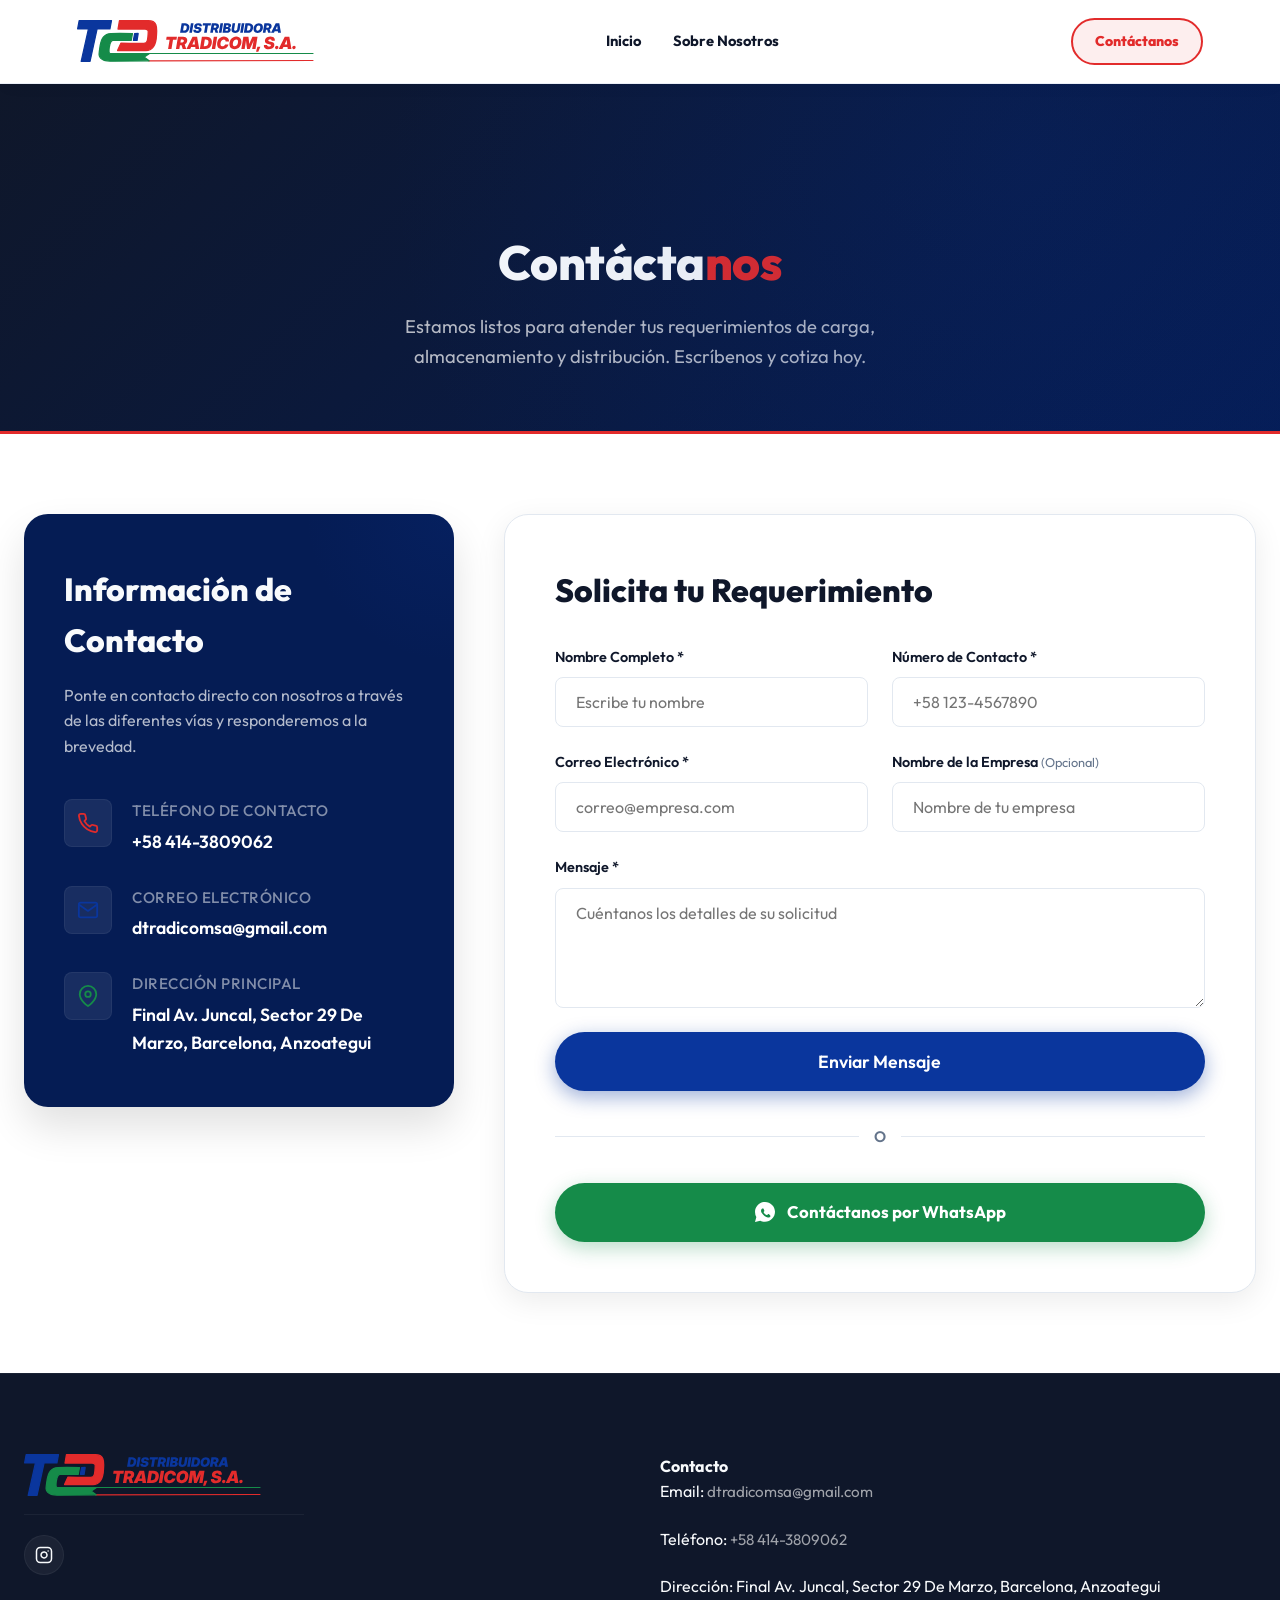
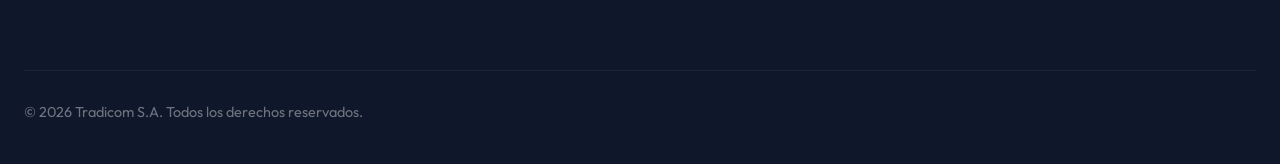
==== contacto.html @ 2bd57bb5 "Add files via upload" ====
<!DOCTYPE html>
<html lang="es">
<head>
  <meta charset="UTF-8">
  <meta name="viewport" content="width=device-width, initial-scale=1.0">
  <title>Tradicom S.A. | Contáctanos - Cotizaciones y Atención al Cliente</title>
  <!-- Etiquetas Meta para SEO -->
  <meta name="description" content="Ponte en contacto con Tradicom S.A. Solicita cotizaciones para tu transporte terrestre y proyectos logísticos. Contáctanos también por WhatsApp.">
  <meta name="keywords" content="Tradicom, Contacto, Cotización, Teléfono, Correo, Almacén, Logística, Dirección, WhatsApp">
  <meta name="author" content="Tradicom S.A.">
  <!-- Enlace a la hoja de estilos compartida -->
  <link rel="stylesheet" href="style.css">
</head>
<body>



  <!-- Frosted Scandinavian Navigation (Hero 3 Element) -->
  <nav class="scandi-nav">
    <div class="scandi-logo">
      <a href="index.html"><img src="assets/tradicom_logo.svg" alt="Tradicom Distribuidora de Gasoil"></a>
    </div>
    <ul class="nav-links">
      <li><a href="index.html">Inicio</a></li>
      <li><a href="sobre-nosotros.html">Sobre Nosotros</a></li>
    </ul>
    <a href="contacto.html" class="btn-phone-capsule active" id="navContactBtn">
      <span>Contáctanos</span>
    </a>
    <button class="menu-toggle" aria-label="Abrir menú de navegación" id="menuToggleBtn">
      <span></span>
      <span></span>
      <span></span>
    </button>
  </nav>


  <!-- Banner Superior de Presentación de la Página -->
  <section class="page-banner">
    <div class="container">
      <h1>Contácta<span>nos</span></h1>
      <p>Estamos listos para atender tus requerimientos de carga, almacenamiento y distribución. Escríbenos y cotiza hoy.</p>
    </div>
  </section>

  <!-- Sección de Formulario de Contacto y Datos de Oficina (Grid de 2 Columnas) -->
  <section id="contacto">
    <div class="container">
      <div class="contacto-grid">
        
        <!-- Columna Izquierda: Información Física y Virtual de la Empresa -->
        <div class="contacto-info">
          <h3>Información de Contacto</h3>
          <p class="info-subtitle">Ponte en contacto directo con nosotros a través de las diferentes vías y responderemos a la brevedad.</p>
          
          <ul class="info-list">
            <!-- Teléfonos -->
            <li class="info-item">
              <div class="info-icon">
                <svg viewBox="0 0 24 24" fill="none" stroke="currentColor" stroke-width="2" stroke-linecap="round" stroke-linejoin="round">
                  <path d="M22 16.92v3a2 2 0 0 1-2.18 2 19.79 19.79 0 0 1-8.63-3.07 19.5 19.5 0 0 1-6-6 19.79 19.79 0 0 1-3.07-8.67A2 2 0 0 1 4.11 2h3a2 2 0 0 1 2 1.72 12.84 12.84 0 0 0 .7 2.81 2 2 0 0 1-.45 2.11L8.09 9.91a16 16 0 0 0 6 6l1.27-1.27a2 2 0 0 1 2.11-.45 12.84 12.84 0 0 0 2.81.7A2 2 0 0 1 22 16.92z"></path>
                </svg>
              </div>
              <div class="info-text">
                <h4>Teléfono de Contacto</h4>
                <p><a href="tel:+584143809062">+58 414-3809062</a></p>
              </div>
            </li>

            <!-- Correos electrónicos -->
            <li class="info-item">
              <div class="info-icon">
                <svg viewBox="0 0 24 24" fill="none" stroke="currentColor" stroke-width="2" stroke-linecap="round" stroke-linejoin="round">
                  <path d="M4 4h16c1.1 0 2 .9 2 2v12c0 1.1-.9 2-2 2H4c-1.1 0-2-.9-2-2V6c0-1.1.9-2 2-2z"></path>
                  <polyline points="22,6 12,13 2,6"></polyline>
                </svg>
              </div>
              <div class="info-text">
                <h4>Correo Electrónico</h4>
                <p><a href="mailto:dtradicomsa@gmail.com">dtradicomsa@gmail.com</a></p>
              </div>
            </li>

            <!-- Dirección Física -->
            <li class="info-item">
              <div class="info-icon">
                <svg viewBox="0 0 24 24" fill="none" stroke="currentColor" stroke-width="2" stroke-linecap="round" stroke-linejoin="round">
                  <path d="M21 10c0 7-9 13-9 13s-9-6-9-13a9 9 0 0 1 18 0z"></path>
                  <circle cx="12" cy="10" r="3"></circle>
                </svg>
              </div>
              <div class="info-text">
                <h4>Dirección Principal</h4>
                <p>Final Av. Juncal, Sector 29 De Marzo, Barcelona, Anzoategui</p>
              </div>
            </li>
          </ul>
        </div>

        <!-- Columna Derecha: Formulario Web y WhatsApp Corporativo -->
        <div class="contacto-form-container">
          <h3>Solicita tu Requerimiento</h3>
          <form class="contacto-form" id="contactForm">
            <!-- Nombre y Teléfono -->
            <div class="form-row">
              <div class="form-group">
                <label for="name">Nombre Completo *</label>
                <input type="text" id="name" class="form-control" placeholder="Escribe tu nombre" required>
              </div>
              <div class="form-group">
                <label for="phone">Número de Contacto *</label>
                <input type="tel" id="phone" class="form-control" placeholder="+58 123-4567890" required>
              </div>
            </div>

            <!-- Correo y Nombre de Empresa -->
            <div class="form-row">
              <div class="form-group">
                <label for="email">Correo Electrónico *</label>
                <input type="email" id="email" class="form-control" placeholder="correo@empresa.com" required>
              </div>
              <div class="form-group">
                <label for="company">Nombre de la Empresa <span class="optional">(Opcional)</span></label>
                <input type="text" id="company" class="form-control" placeholder="Nombre de tu empresa">
              </div>
            </div>

            <!-- Caja de Texto Mensaje -->
            <div class="form-group">
              <label for="message">Mensaje *</label>
              <textarea id="message" class="form-control" placeholder="Cuéntanos los detalles de su solicitud" required></textarea>
            </div>

            <!-- Botón de Envío del Formulario -->
            <button type="submit" class="btn btn-primary" style="width: 100%; border: none; font-size: 1.1rem; padding: 18px;">Enviar Mensaje</button>
            
            <!-- Separador "O" -->
            <div class="separator-or">O</div>

            <!-- Botón del API de WhatsApp -->
            <a href="https://wa.me/584143809062" target="_blank" rel="noopener noreferrer" class="btn btn-whatsapp" id="whatsappBtn">
              <!-- WhatsApp SVG Oficial -->
              <svg viewBox="0 0 24 24" fill="currentColor">
                <path d="M12.012 2c-5.506 0-9.989 4.478-9.99 9.984a9.96 9.96 0 0 0 1.333 4.982L2 22l5.233-1.371a9.92 9.92 0 0 0 4.775 1.217h.004c5.505 0 9.989-4.478 9.99-9.984C22.007 6.478 17.521 2 12.012 2zm5.789 14.121c-.244.69-1.217 1.35-1.674 1.444-.457.096-.98.172-2.909-.592-2.467-.978-4.048-3.486-4.17-3.65-.123-.164-1.002-1.332-1.002-2.54 0-1.208.629-1.802.853-2.047.224-.246.488-.307.65-.307.163 0 .325.001.467.008.148.007.348-.056.544.42.196.475.672 1.638.73 1.76.059.12.098.262.019.42-.079.158-.12.257-.238.396-.118.14-.249.312-.354.418-.117.117-.239.245-.103.479.136.233.605 1.001 1.296 1.618.89.794 1.642 1.04 1.874 1.149.233.109.369.092.507-.067.137-.159.59-.687.748-.921.157-.234.315-.198.531-.118.217.08.1.373 1.37.943.118.058.197.089.256.187.06.1.06.574-.184 1.264z"/>
              </svg>
              Contáctanos por WhatsApp
            </a>
          </form>
        </div>

      </div>
    </div>
  </section>

  <!-- Footer Compartido -->
  <footer>
    <div class="container">
      <div class="footer-grid">
        <!-- Info de marca -->
        <div class="footer-brand">
          <div class="scandi-logo" style="margin-bottom: 0;">
            <a href="index.html"><img src="assets/tradicom_logo.svg" alt="Tradicom Distribuidora de Gasoil" style="height: 42px; width: auto; display: block;"></a>
          </div>
          <div class="footer-brand-divider"></div>
          <div class="social-links">
            <a href="#" class="social-link" aria-label="Instagram">
              <svg viewBox="0 0 24 24" fill="none" stroke="currentColor" stroke-width="2" stroke-linecap="round" stroke-linejoin="round"><rect x="2" y="2" width="20" height="20" rx="5" ry="5"></rect><path d="M16 11.37A4 4 0 1 1 12.63 8 4 4 0 0 1 16 11.37z"></path><line x1="17.5" y1="6.5" x2="17.51" y2="6.5"></line></svg>
            </a>
          </div>
        </div>

        <!-- Contacto -->
        <div class="footer-contact">
          <h4>Contacto</h4>
          <ul class="footer-links" style="list-style: none; padding: 0;">
            <li style="margin-bottom: 10px;">Email: <a href="mailto:dtradicomsa@gmail.com">dtradicomsa@gmail.com</a></li>
            <li style="margin-bottom: 10px;">Teléfono: <a href="tel:+584143809062">+58 414-3809062</a></li>
            <li style="margin-bottom: 10px;">Dirección: Final Av. Juncal, Sector 29 De Marzo, Barcelona, Anzoategui</li>
          </ul>
        </div>
      </div>

      <!-- Derechos Reservados -->
      <div class="footer-bottom">
        <p>&copy; 2026 Tradicom S.A. Todos los derechos reservados.</p>
      </div>
    </div>
  </footer>

  <!-- Scripts -->
  <script src="script.js"></script>
</body>
</html>
---- style.css ----
/* Import modern Google Fonts */
@import url('https://fonts.googleapis.com/css2?family=Outfit:wght@300;400;500;600;700;800&family=Plus+Jakarta+Sans:wght@400;500;600;700&display=swap');

/* CSS Variables */
:root {
  --primary-white: #ffffff;
  --bg-light: #ffffff;
  --bg-dark: #0f172a;
  --bg-dark-card: #1e293b;
  
  /* Brand Colors */
  --brand-orange: #E22B2B;
  --brand-orange-hover: #c81e1e;
  --brand-orange-light: rgba(226, 43, 43, 0.08);
  
  --brand-green: #158B49;
  --brand-green-hover: #106e39;
  --brand-green-light: rgba(21, 139, 73, 0.15);
  
  --brand-blue: #0A369D;
  --brand-blue-hover: #082b7e;
  --brand-blue-light: rgba(10, 54, 157, 0.08);
  --brand-dark-blue: #051c54;
  
  --color-red: #E22B2B;
  --color-blue: #0A369D;
  --color-green: #158B49;
  
  /* Typography Colors */
  --text-dark: #0f172a;
  --text-body: #334155;
  --text-muted: #64748b;
  --text-light: #f8fafc;
  
  /* Layout and effects */
  --border-color: #e2e8f0;
  --border-color-dark: #334155;
  --shadow-sm: 0 2px 4px rgba(0,0,0,0.05);
  --shadow-md: 0 8px 30px rgba(0,0,0,0.08);
  --shadow-lg: 0 20px 40px rgba(0,0,0,0.12);
  --radius-sm: 8px;
  --radius-md: 16px;
  --radius-lg: 24px;
  --transition: all 0.3s cubic-bezier(0.4, 0, 0.2, 1);
  --transition-slow: all 0.6s cubic-bezier(0.4, 0, 0.2, 1);
}

/* Reset and Global Styles */
*, *::before, *::after {
  box-sizing: border-box;
  margin: 0;
  padding: 0;
}

html {
  scroll-behavior: smooth;
  font-size: 16px;
  overflow-x: hidden;
  width: 100%;
  background-color: var(--bg-dark);
}

body {
  font-family: 'Outfit', 'Plus Jakarta Sans', sans-serif;
  background-color: var(--primary-white);
  color: var(--text-body);
  line-height: 1.6;
  width: 100%;
  margin: 0;
  padding: 0;
  position: relative;
  min-height: 100vh;
  display: flex;
  flex-direction: column;
  -webkit-font-smoothing: antialiased;
}

img, video, svg {
  max-width: 100%;
  height: auto;
}

a {
  text-decoration: none;
  color: inherit;
  transition: var(--transition);
}

button, input, textarea, select {
  font-family: inherit;
}

/* Container */
.container {
  width: 100%;
  max-width: 1280px;
  margin: 0 auto;
  padding: 0 1.5rem;
}

section {
  padding: 80px 0;
  position: relative;
}

.section-bg-alt {
  background-color: var(--bg-light);
}

/* Section Header Utility */
.section-header {
  text-align: center;
  max-width: 700px;
  margin: 0 auto 60px auto;
}

.section-header .tag {
  display: inline-block;
  padding: 6px 16px;
  background-color: var(--brand-orange-light);
  color: var(--brand-orange);
  font-weight: 600;
  font-size: 0.875rem;
  border-radius: 50px;
  margin-bottom: 12px;
  text-transform: uppercase;
  letter-spacing: 1px;
}

.section-header h2 {
  font-size: 2.5rem;
  font-weight: 800;
  color: var(--text-dark);
  line-height: 1.2;
  margin-bottom: 16px;
}

.section-header h2 span {
  background: linear-gradient(135deg, var(--brand-orange) 0%, var(--brand-blue) 100%);
  -webkit-background-clip: text;
  -webkit-text-fill-color: transparent;
}

.section-header p {
  color: var(--text-muted);
  font-size: 1.125rem;
}

/* Navigation Bar */
header {
  position: fixed;
  top: 0;
  left: 0;
  width: 100%;
  z-index: 1000;
  transition: var(--transition);
  border-bottom: 1px solid transparent;
}

header.scrolled {
  background: rgba(255, 255, 255, 0.85);
  backdrop-filter: blur(16px);
  -webkit-backdrop-filter: blur(16px);
  box-shadow: var(--shadow-sm);
  border-bottom: 1px solid var(--border-color);
  padding: 10px 0;
}

header:not(.scrolled) {
  padding: 20px 0;
  background: rgba(40, 40, 40, 0.65);
  backdrop-filter: blur(10px);
  -webkit-backdrop-filter: blur(10px);
  border-bottom: 1px solid rgba(255, 255, 255, 0.05);
}

.nav-container {
  display: flex;
  justify-content: space-between;
  align-items: center;
}

.logo {
  display: flex;
  align-items: center;
  gap: 12px;
  font-weight: 800;
  font-size: 1.5rem;
  color: var(--primary-white);
  transition: var(--transition);
}

header.scrolled .logo {
  color: var(--text-dark);
}

.logo svg {
  width: 40px;
  height: 40px;
}

.logo-text span {
  color: var(--brand-orange);
}

.nav-links {
  display: flex;
  align-items: center;
  list-style: none;
  gap: 32px;
}

.nav-links a {
  font-weight: 500;
  color: rgba(255, 255, 255, 0.85);
  position: relative;
  padding: 8px 0;
}

.nav-links a::after {
  content: '';
  position: absolute;
  bottom: 0;
  left: 0;
  width: 0;
  height: 2px;
  background-color: var(--brand-orange);
  transition: var(--transition);
}

.nav-links a:hover::after,
.nav-links a.active::after {
  width: 100%;
}

.nav-links a:hover,
.nav-links a.active {
  color: var(--primary-white);
}

header.scrolled .nav-links a {
  color: var(--text-body);
}

header.scrolled .nav-links a:hover,
header.scrolled .nav-links a.active {
  color: var(--brand-orange);
}

/* Nav Contact CTA Button */
.nav-cta a {
  background-color: var(--brand-blue);
  color: var(--primary-white) !important;
  padding: 12px 28px;
  border-radius: 50px;
  font-weight: 600;
  box-shadow: 0 4px 15px rgba(10, 54, 157, 0.3);
  transition: var(--transition);
  position: relative;
  overflow: hidden;
  display: inline-block;
}

.nav-cta a::before {
  content: '';
  position: absolute;
  top: 0;
  left: -100%;
  width: 50%;
  height: 100%;
  background: linear-gradient(to right, rgba(255, 255, 255, 0) 0%, rgba(255, 255, 255, 0.3) 50%, rgba(255, 255, 255, 0) 100%);
  transform: skewX(-20deg);
  animation: shine 3s infinite;
}

.nav-cta a::after {
  display: none;
}

.nav-cta a:hover {
  background-color: #082b7e;
  transform: translateY(-2px);
  box-shadow: 0 6px 20px rgba(10, 54, 157, 0.4);
}

/* Mobile Menu Toggle */
.menu-toggle {
  display: none;
  background: transparent;
  border: none;
  cursor: pointer;
  padding: 8px;
  z-index: 1005;
  flex-direction: column;
  justify-content: center;
  gap: 5px;
}

.menu-toggle span {
  display: block;
  width: 26px;
  height: 3px;
  background-color: #0f172a !important; /* Dark color */
  border-radius: 2px;
  transition: all 0.3s ease;
}

/* Hero Section */
.hero {
  height: 100vh;
  min-height: 600px;
  display: flex;
  align-items: center;
  background: linear-gradient(to right, rgba(255, 255, 255, 0.95) 0%, rgba(255, 255, 255, 0.75) 45%, rgba(255, 255, 255, 0) 100%), url('assets/hero_truck.jpg') no-repeat center center/cover;
  color: var(--text-dark);
  padding-top: 80px;
}

.hero-content {
  max-width: 750px;
}

.hero-content .badge {
  display: inline-flex;
  align-items: center;
  gap: 8px;
  padding: 8px 16px;
  background-color: var(--brand-blue-light);
  border: 1px solid rgba(10, 54, 157, 0.15);
  color: var(--brand-blue);
  border-radius: 50px;
  margin-bottom: 24px;
  font-weight: 500;
  font-size: 0.9rem;
  letter-spacing: 0.5px;
}

.hero-content .badge span {
  width: 8px;
  height: 8px;
  background-color: var(--brand-orange);
  border-radius: 50%;
  display: inline-block;
  box-shadow: 0 0 10px var(--brand-orange);
  animation: pulse 2s infinite;
}

.hero h1 {
  font-size: 4.5rem;
  font-weight: 800;
  line-height: 1.2;
  margin-bottom: 24px;
  letter-spacing: -1px;
}

.hero-sub-title {
  font-size: 0.5em;
  font-style: italic;
  font-weight: 400;
  margin-right: 0.25em;
  display: inline-block;
  vertical-align: middle;
  text-transform: uppercase;
  background: linear-gradient(to right, rgb(0, 66, 242) 0%, rgb(0, 19, 76) 100%);
  -webkit-background-clip: text;
  -webkit-text-fill-color: transparent;
  background-clip: text;
}

.hero-main-title {
  font-weight: 800;
  display: inline-block;
  vertical-align: middle;
  position: relative;
  padding-bottom: 0.2em;
  background: linear-gradient(to right, rgb(0, 66, 242) 0%, rgb(0, 19, 76) 100%);
  -webkit-background-clip: text;
  -webkit-text-fill-color: transparent;
  background-clip: text;
}

.hero-main-title::after {
  content: '';
  position: absolute;
  left: 0;
  bottom: 0;
  width: 5em;
  height: 5px;
  background: linear-gradient(to right, rgb(115, 242, 116) 0%, rgb(115, 242, 116) 40%, rgb(241, 0, 0) 40%, rgb(241, 0, 0) 75%, rgb(0, 66, 242) 75%, rgb(0, 66, 242) 100%);
  border-radius: 2px;
  -webkit-background-clip: initial;
  -webkit-text-fill-color: initial;
  background-clip: initial;
}

.hero p.slogan {
  font-size: 1.6rem;
  font-weight: 800;
  letter-spacing: 0.5px;
  color: var(--brand-blue);
  margin-bottom: 15px;
  max-width: 800px;
}

.hero p.hero-description {
  font-size: 1.125rem;
  font-weight: 500;
  color: var(--text-body);
  margin-bottom: 40px;
  max-width: 700px;
  line-height: 1.6;
}

.slogan-blue {
  background: linear-gradient(to right, rgb(0, 66, 242) 0%, rgb(0, 19, 76) 100%);
  -webkit-background-clip: text;
  -webkit-text-fill-color: transparent;
  background-clip: text;
  display: inline-block;
}

.slogan-green {
  background: linear-gradient(to right, rgb(115, 242, 116) 0%, rgb(0, 152, 0) 100%);
  -webkit-background-clip: text;
  -webkit-text-fill-color: transparent;
  background-clip: text;
  display: inline-block;
}

.hero-ctas {
  display: flex;
  gap: 20px;
  flex-wrap: wrap;
}

.btn {
  display: inline-flex;
  align-items: center;
  justify-content: center;
  padding: 16px 36px;
  font-weight: 600;
  border-radius: 50px;
  cursor: pointer;
  transition: var(--transition);
  font-size: 1.05rem;
  gap: 10px;
}

.btn-primary {
  background-color: var(--brand-blue);
  color: var(--primary-white);
  box-shadow: 0 6px 20px rgba(10, 54, 157, 0.4);
  position: relative;
  overflow: hidden;
}

.btn-primary::before {
  content: '';
  position: absolute;
  top: 0;
  left: -100%;
  width: 50%;
  height: 100%;
  background: linear-gradient(to right, rgba(255, 255, 255, 0) 0%, rgba(255, 255, 255, 0.3) 50%, rgba(255, 255, 255, 0) 100%);
  transform: skewX(-20deg);
  animation: shine 3s infinite;
}

@keyframes shine {
  0% { left: -100%; }
  20% { left: 200%; }
  100% { left: 200%; }
}

.btn-primary:hover {
  background-color: #082b7e;
  transform: translateY(-3px);
  box-shadow: 0 8px 25px rgba(10, 54, 157, 0.5);
}

.btn-secondary {
  background-color: rgba(255, 255, 255, 0.1);
  color: var(--primary-white);
  border: 1px solid rgba(255, 255, 255, 0.3);
  backdrop-filter: blur(5px);
}

.btn-secondary:hover {
  background-color: rgba(255, 255, 255, 0.2);
  border-color: var(--primary-white);
  transform: translateY(-3px);
}

/* Sobre Nosotros Section (Slider) */
.slider-container {
  position: relative;
  overflow: hidden;
  border-radius: var(--radius-lg);
  box-shadow: var(--shadow-lg);
  background-color: var(--primary-white);
}

.slider-wrapper {
  position: relative;
  height: 520px;
  width: 100%;
}

.slide {
  position: absolute;
  top: 0;
  left: 0;
  width: 100%;
  height: 100%;
  opacity: 0;
  visibility: hidden;
  transition: var(--transition-slow);
  display: grid;
  grid-template-columns: 1fr 1fr;
  align-items: center;
  background-color: var(--primary-white);
}

.slide.active {
  opacity: 1;
  visibility: visible;
  z-index: 10;
}

.slide-image {
  height: 100%;
  width: 100%;
  overflow: hidden;
  position: relative;
}

.slide-image img {
  width: 100%;
  height: 100%;
  object-fit: cover;
  transition: var(--transition-slow);
}

.slide.active .slide-image img {
  transform: scale(1.05);
}

/* Subtle overlay on slide images */
.slide-image::after {
  content: '';
  position: absolute;
  top: 0;
  left: 0;
  width: 100%;
  height: 100%;
  background: linear-gradient(to right, transparent 50%, rgba(255,255,255,0.05));
}

.slide-content {
  padding: 45px 50px;
  display: flex;
  flex-direction: column;
  justify-content: center;
}

.slide-tag {
  color: var(--brand-blue);
  font-weight: 700;
  text-transform: uppercase;
  font-size: 0.85rem;
  letter-spacing: 2px;
  margin-bottom: 12px;
}

.slide-content h3 {
  font-size: 2.25rem;
  font-weight: 800;
  color: var(--text-dark);
  margin-bottom: 20px;
  line-height: 1.2;
}

.slide-content p {
  color: var(--text-body);
  margin-bottom: 30px;
  font-size: 1.05rem;
}

/* Stat badges inside slider */
.slide-stats {
  display: grid;
  grid-template-columns: 1fr 1fr;
  gap: 20px;
  margin-top: auto;
}

.stat-item {
  border-left: 3px solid var(--brand-orange);
  padding-left: 15px;
}

.slide:nth-child(2) .stat-item {
  border-left-color: var(--brand-blue);
}

.slide:nth-child(3) .stat-item {
  border-left-color: var(--brand-green);
}

.stat-number {
  font-size: 1.75rem;
  font-weight: 800;
  color: var(--text-dark);
  line-height: 1;
  margin-bottom: 4px;
}

.stat-label {
  font-size: 0.875rem;
  color: var(--text-muted);
  font-weight: 500;
}

/* Slider Controls */
.slider-control {
  position: absolute;
  top: 50%;
  transform: translateY(-50%);
  width: 50px;
  height: 50px;
  border-radius: 50%;
  background-color: var(--primary-white);
  box-shadow: var(--shadow-md);
  border: none;
  cursor: pointer;
  display: flex;
  align-items: center;
  justify-content: center;
  z-index: 20;
  transition: var(--transition);
  color: var(--text-dark);
}

.slider-control:hover {
  background-color: var(--brand-orange);
  color: var(--primary-white);
  box-shadow: 0 4px 15px rgba(226, 43, 43, 0.4);
}

.slider-control-prev {
  left: 20px;
}

.slider-control-next {
  right: 20px;
}

.slider-dots {
  position: absolute;
  bottom: 25px;
  right: 80px;
  display: flex;
  gap: 10px;
  z-index: 20;
}

.slider-dot {
  width: 10px;
  height: 10px;
  border-radius: 50%;
  background-color: rgba(0,0,0,0.15);
  border: none;
  cursor: pointer;
  transition: var(--transition);
}

.slider-dot.active {
  width: 30px;
  border-radius: 10px;
  background-color: var(--brand-orange);
}

/* Filosofia Section */
.filosofia-grid {
  display: grid;
  grid-template-columns: 1fr 1fr;
  gap: 40px;
  margin-top: 20px;
}

.filosofia-card {
  background-color: var(--primary-white);
  border-radius: var(--radius-lg);
  padding: 50px;
  box-shadow: var(--shadow-md);
  border: 1px solid var(--border-color);
  position: relative;
  overflow: hidden;
  transition: var(--transition-slow);
  display: flex;
  flex-direction: column;
  height: 100%;
}

.filosofia-card::before {
  content: '';
  position: absolute;
  top: 0;
  left: 0;
  width: 100%;
  height: 6px;
  transition: var(--transition);
}

.filosofia-card.mision::before {
  background: linear-gradient(to right, var(--brand-orange), var(--brand-blue));
}

.filosofia-card.vision::before {
  background: linear-gradient(to right, var(--brand-blue), var(--brand-green));
}

.filosofia-card:hover {
  transform: translateY(-10px);
  box-shadow: var(--shadow-lg);
}

.filosofia-icon-container {
  width: 70px;
  height: 70px;
  border-radius: var(--radius-md);
  display: flex;
  align-items: center;
  justify-content: center;
  margin-bottom: 30px;
  position: relative;
  z-index: 2;
}

.mision .filosofia-icon-container {
  background-color: var(--brand-orange-light);
  color: var(--brand-orange);
}

.vision .filosofia-icon-container {
  background-color: var(--brand-blue-light);
  color: var(--brand-blue);
}

.filosofia-icon-container svg {
  width: 36px;
  height: 36px;
}

.filosofia-card h3 {
  font-size: 2rem;
  font-weight: 800;
  color: var(--text-dark);
  margin-bottom: 20px;
  position: relative;
  z-index: 2;
}

.filosofia-card p {
  font-size: 1.1rem;
  color: var(--text-body);
  margin-bottom: 30px;
  position: relative;
  z-index: 2;
}

.filosofia-pillars {
  display: flex;
  flex-direction: column;
  gap: 15px;
  margin-top: auto;
  position: relative;
  z-index: 2;
}

.pillar-item {
  display: flex;
  align-items: center;
  gap: 12px;
  font-weight: 600;
  color: var(--text-dark);
}

.pillar-item svg {
  width: 20px;
  height: 20px;
  flex-shrink: 0;
}

.mision .pillar-item svg {
  color: var(--brand-orange);
}

.vision .pillar-item svg {
  color: var(--brand-blue);
}

/* Watermark illustration behind cards */
.filosofia-watermark {
  position: absolute;
  bottom: -30px;
  right: -30px;
  width: 200px;
  height: 200px;
  opacity: 0.03;
  color: var(--text-dark);
  z-index: 1;
  transition: var(--transition-slow);
}

.filosofia-card:hover .filosofia-watermark {
  transform: scale(1.1) rotate(-10deg);
  opacity: 0.05;
}

/* Objetivos Section */
.objetivos-grid {
  display: grid;
  grid-template-columns: repeat(4, 1fr);
  gap: 30px;
}

.objetivo-card {
  background-color: var(--bg-dark-card);
  color: var(--text-light);
  border-radius: var(--radius-md);
  padding: 40px 30px;
  position: relative;
  overflow: hidden;
  transition: var(--transition);
  border: 1px solid var(--border-color-dark);
}

.objetivo-card::after {
  content: '';
  position: absolute;
  bottom: 0;
  left: 0;
  width: 0%;
  height: 4px;
  background-color: var(--brand-orange);
  transition: var(--transition);
}

.objetivo-card:nth-child(2)::after {
  background-color: var(--brand-blue);
}

.objetivo-card:nth-child(3)::after {
  background-color: var(--brand-green);
}

.objetivo-card:nth-child(4)::after {
  background-color: var(--brand-orange);
}

.objetivo-card:hover::after {
  width: 100%;
}

.objetivo-card:hover {
  transform: translateY(-8px);
  box-shadow: 0 15px 30px rgba(0, 0, 0, 0.25);
  border-color: rgba(255, 255, 255, 0.1);
}

.objetivo-number {
  font-size: 3.5rem;
  font-weight: 800;
  line-height: 1;
  opacity: 0.85;
  margin-bottom: 15px;
  transition: var(--transition);
}

.objetivo-card:hover .objetivo-number {
  opacity: 1;
  transform: scale(1.05);
}

.objetivo-card:nth-child(1) .objetivo-number { color: var(--brand-orange); }
.objetivo-card:nth-child(2) .objetivo-number { color: var(--brand-blue); }
.objetivo-card:nth-child(3) .objetivo-number { color: var(--brand-green); }
.objetivo-card:nth-child(4) .objetivo-number { color: var(--brand-orange); }

.objetivo-card h3 {
  font-size: 1.35rem;
  font-weight: 700;
  margin-bottom: 12px;
}

.objetivo-card p {
  color: rgba(255, 255, 255, 0.7);
  font-size: 0.95rem;
  line-height: 1.5;
}

/* Beneficios Section */
.beneficios-grid {
  display: grid;
  grid-template-columns: repeat(4, 1fr);
  gap: 30px;
}

.beneficio-card {
  background-color: var(--primary-white);
  border-radius: var(--radius-md);
  padding: 40px 30px;
  box-shadow: var(--shadow-sm);
  border: 1px solid var(--border-color);
  transition: var(--transition);
  display: flex;
  flex-direction: column;
}

.beneficio-card:hover {
  transform: translateY(-8px);
  box-shadow: var(--shadow-lg);
  border-color: transparent;
}

.beneficio-card:nth-child(1) { border-top: 4px solid var(--brand-orange); }
.beneficio-card:nth-child(2) { border-top: 4px solid var(--brand-blue); }
.beneficio-card:nth-child(3) { border-top: 4px solid var(--brand-green); }
.beneficio-card:nth-child(4) { border-top: 4px solid var(--brand-orange); }

.beneficio-icon {
  width: 60px;
  height: 60px;
  border-radius: var(--radius-sm);
  display: flex;
  align-items: center;
  justify-content: center;
  margin-bottom: 24px;
}

.beneficio-card:nth-child(1) .beneficio-icon { background-color: var(--brand-orange); color: var(--primary-white); }
.beneficio-card:nth-child(2) .beneficio-icon { background-color: var(--brand-blue); color: var(--primary-white); }
.beneficio-card:nth-child(3) .beneficio-icon { background-color: var(--brand-green); color: var(--primary-white); }
.beneficio-card:nth-child(4) .beneficio-icon { background-color: var(--brand-orange); color: var(--primary-white); }

.beneficio-icon svg {
  width: 28px;
  height: 28px;
}

.beneficio-card h3 {
  font-size: 1.35rem;
  font-weight: 700;
  color: var(--text-dark);
  margin-bottom: 12px;
}

.beneficio-card p {
  color: var(--text-body);
  font-size: 0.95rem;
  line-height: 1.6;
}

/* Contacto Section */
.contacto-grid {
  display: grid;
  grid-template-columns: 4fr 7fr;
  gap: 50px;
  align-items: start;
}

.contacto-info {
  background-color: var(--brand-dark-blue);
  color: var(--text-light);
  border-radius: var(--radius-lg);
  padding: 50px 40px;
  box-shadow: var(--shadow-lg);
  position: relative;
  overflow: hidden;
}

.contacto-info::before {
  content: '';
  position: absolute;
  width: 300px;
  height: 300px;
  background: radial-gradient(circle, rgba(10, 54, 157, 0.15) 0%, transparent 70%);
  top: -150px;
  right: -150px;
  border-radius: 50%;
}

.contacto-info h3 {
  font-size: 2rem;
  font-weight: 800;
  margin-bottom: 16px;
  position: relative;
  z-index: 2;
}

.contacto-info p.info-subtitle {
  color: rgba(255, 255, 255, 0.7);
  margin-bottom: 40px;
  position: relative;
  z-index: 2;
}

.info-list {
  display: flex;
  flex-direction: column;
  gap: 30px;
  list-style: none;
  position: relative;
  z-index: 2;
}

.info-item {
  display: flex;
  gap: 20px;
  align-items: flex-start;
}

.info-icon {
  width: 48px;
  height: 48px;
  background-color: rgba(255, 255, 255, 0.08);
  border-radius: var(--radius-sm);
  display: flex;
  align-items: center;
  justify-content: center;
  color: var(--brand-orange);
  flex-shrink: 0;
  border: 1px solid rgba(255, 255, 255, 0.05);
}

.info-item:nth-child(2) .info-icon {
  color: var(--brand-blue);
}

.info-item:nth-child(3) .info-icon {
  color: var(--brand-green);
}

.info-icon svg {
  width: 22px;
  height: 22px;
}

.info-text h4 {
  font-size: 0.95rem;
  font-weight: 500;
  text-transform: uppercase;
  letter-spacing: 0.5px;
  color: rgba(255, 255, 255, 0.5);
  margin-bottom: 4px;
}

.info-text p, .info-text a {
  font-size: 1.1rem;
  font-weight: 600;
  color: var(--primary-white);
}

.info-text a:hover {
  color: var(--brand-orange);
}

/* Contact Form container */
.contacto-form-container {
  background-color: var(--primary-white);
  border-radius: var(--radius-lg);
  padding: 50px;
  box-shadow: var(--shadow-md);
  border: 1px solid var(--border-color);
}

.contacto-form-container h3 {
  font-size: 2rem;
  font-weight: 800;
  color: var(--text-dark);
  margin-bottom: 30px;
}

.contacto-form {
  display: flex;
  flex-direction: column;
  gap: 24px;
}

.form-row {
  display: grid;
  grid-template-columns: 1fr 1fr;
  gap: 24px;
}

.form-group {
  position: relative;
  display: flex;
  flex-direction: column;
}

.form-group label {
  font-size: 0.9rem;
  font-weight: 600;
  color: var(--text-dark);
  margin-bottom: 8px;
}

.form-group label span.optional {
  font-size: 0.8rem;
  color: var(--text-muted);
  font-weight: 400;
}

.form-control {
  width: 100%;
  padding: 14px 20px;
  background-color: var(--bg-light);
  border: 1px solid var(--border-color);
  border-radius: var(--radius-sm);
  font-size: 1rem;
  color: var(--text-dark);
  transition: var(--transition);
  outline: none;
}

.form-control:focus {
  border-color: var(--brand-orange);
  background-color: var(--primary-white);
  box-shadow: 0 0 0 4px var(--brand-orange-light);
}

textarea.form-control {
  resize: vertical;
  min-height: 120px;
}

/* "O" Separator */
.separator-or {
  display: flex;
  align-items: center;
  text-align: center;
  color: var(--text-muted);
  font-weight: 600;
  margin: 10px 0;
  font-size: 0.95rem;
}

.separator-or::before,
.separator-or::after {
  content: '';
  flex: 1;
  border-bottom: 1px solid var(--border-color);
}

.separator-or:not(:empty)::before {
  margin-right: 15px;
}

.separator-or:not(:empty)::after {
  margin-left: 15px;
}

/* WhatsApp Button styling */
.btn-whatsapp {
  background-color: var(--brand-green);
  color: var(--primary-white);
  box-shadow: 0 6px 20px rgba(21, 139, 73, 0.3);
  font-size: 1.05rem;
  padding: 16px 28px;
  border-radius: 100px;
  display: flex;
  align-items: center;
  justify-content: center;
  gap: 10px;
  font-weight: 700;
  transition: var(--transition);
  border: none;
  width: 100%;
}

.btn-whatsapp:hover {
  background-color: var(--brand-green-hover);
  transform: translateY(-3px);
  box-shadow: 0 8px 25px rgba(21, 139, 73, 0.4);
}

.btn-whatsapp svg {
  width: 24px;
  height: 24px;
  fill: currentColor;
}

/* Footer Section */
footer {
  background-color: var(--bg-dark);
  color: var(--text-light);
  padding: 80px 0 40px 0;
  margin-top: auto;
  margin-bottom: 0 !important;
  border-top: 1px solid rgba(255, 255, 255, 0.05);
}

.footer-grid {
  display: grid;
  grid-template-columns: 1fr 1fr;
  gap: 40px;
  margin-bottom: 60px;
}

.footer-brand .logo {
  color: var(--primary-white);
  margin-bottom: 20px;
}

.footer-brand-divider {
  border-top: 1px solid rgba(255, 255, 255, 0.05);
  margin: 18px 0 20px 0;
  width: 100%;
  max-width: 280px;
}

.footer-brand p {
  color: rgba(255, 255, 255, 0.6);
  font-size: 0.95rem;
  margin-bottom: 24px;
  max-width: 280px;
}

.social-links {
  display: flex;
  gap: 16px;
}

.social-link {
  width: 40px;
  height: 40px;
  border-radius: 50%;
  background-color: rgba(255, 255, 255, 0.05);
  display: flex;
  align-items: center;
  justify-content: center;
  transition: var(--transition);
  color: var(--text-light);
  border: 1px solid rgba(255, 255, 255, 0.05);
}

.social-link:hover {
  background-color: var(--brand-orange);
  color: var(--primary-white);
  border-color: var(--brand-orange);
  transform: translateY(-3px);
}

.social-link svg {
  width: 18px;
  height: 18px;
}

.footer-nav h4 {
  font-size: 1.1rem;
  font-weight: 700;
  margin-bottom: 24px;
  position: relative;
  padding-bottom: 8px;
}

.footer-nav h4::after {
  content: '';
  position: absolute;
  bottom: 0;
  left: 0;
  width: 30px;
  height: 2px;
  background-color: var(--brand-orange);
}

.footer-links {
  list-style: none;
  display: flex;
  flex-direction: column;
  gap: 12px;
}

.footer-links a {
  color: rgba(255, 255, 255, 0.6);
  font-size: 0.95rem;
}

.footer-links a:hover {
  color: var(--brand-orange);
  padding-left: 5px;
}

.footer-newsletter h4 {
  font-size: 1.1rem;
  font-weight: 700;
  margin-bottom: 24px;
  position: relative;
  padding-bottom: 8px;
}

.footer-newsletter h4::after {
  content: '';
  position: absolute;
  bottom: 0;
  left: 0;
  width: 30px;
  height: 2px;
  background-color: var(--brand-orange);
}

.footer-newsletter p {
  color: rgba(255, 255, 255, 0.6);
  font-size: 0.95rem;
  margin-bottom: 20px;
}

.newsletter-form {
  display: flex;
  gap: 10px;
}

.newsletter-form input {
  flex: 1;
  padding: 12px 18px;
  border-radius: var(--radius-sm);
  border: 1px solid rgba(255, 255, 255, 0.1);
  background-color: rgba(255, 255, 255, 0.05);
  color: var(--primary-white);
  outline: none;
  font-size: 0.9rem;
}

.newsletter-form input:focus {
  border-color: var(--brand-orange);
  background-color: rgba(255, 255, 255, 0.08);
}

.newsletter-form button {
  background-color: var(--brand-orange);
  border: none;
  color: var(--primary-white);
  width: 48px;
  height: 48px;
  border-radius: var(--radius-sm);
  cursor: pointer;
  display: flex;
  align-items: center;
  justify-content: center;
  transition: var(--transition);
}

.newsletter-form button:hover {
  background-color: var(--brand-orange-hover);
  transform: translateY(-2px);
}

.newsletter-form button svg {
  width: 20px;
  height: 20px;
}

.footer-bottom {
  display: flex;
  justify-content: space-between;
  align-items: center;
  border-top: 1px solid rgba(255, 255, 255, 0.05);
  padding-top: 30px;
  font-size: 0.9rem;
  color: rgba(255, 255, 255, 0.4);
}

.footer-bottom-links {
  display: flex;
  gap: 24px;
}

.footer-bottom-links a {
  color: rgba(255, 255, 255, 0.4);
}

.footer-bottom-links a:hover {
  color: var(--brand-orange);
}

/* Animations */
@keyframes pulse {
  0% {
    transform: scale(0.95);
    box-shadow: 0 0 0 0 rgba(226, 43, 43, 0.7);
  }
  70% {
    transform: scale(1);
    box-shadow: 0 0 0 8px rgba(226, 43, 43, 0);
  }
  100% {
    transform: scale(0.95);
    box-shadow: 0 0 0 0 rgba(226, 43, 43, 0);
  }
}

/* ==========================================================================
   Estilos Adicionales Multivía (Banners, Ticker de Logos, Carrusel de Inicio, CTA)
   ========================================================================== */

/* Banners de Subpáginas */
.page-banner {
  padding: 140px 0 60px 0;
  background: linear-gradient(135deg, var(--bg-dark) 0%, var(--brand-dark-blue) 100%);
  color: var(--text-light);
  text-align: center;
  position: relative;
  overflow: hidden;
  border-bottom: 3px solid var(--brand-orange);
}

.page-banner::before {
  content: '';
  position: absolute;
  top: 0;
  left: 0;
  width: 100%;
  height: 100%;
  background: radial-gradient(circle at 80% 20%, rgba(10, 54, 157, 0.15) 0%, transparent 60%);
  pointer-events: none;
}

.page-banner h1 {
  font-size: 3rem;
  font-weight: 800;
  margin-bottom: 12px;
  letter-spacing: -0.5px;
}

.page-banner h1 span {
  color: var(--brand-orange);
}

.page-banner p {
  color: rgba(255, 255, 255, 0.7);
  font-size: 1.15rem;
  max-width: 600px;
  margin: 0 auto;
}

/* Sección Intro y Carrusel de Inicio */
.intro-container {
  display: grid;
  grid-template-columns: 6fr 5fr;
  gap: 60px;
  align-items: center;
}

.intro-text h2 {
  font-size: 2.5rem;
  font-weight: 800;
  color: var(--text-dark);
  margin-bottom: 20px;
  line-height: 1.2;
}

.intro-text h2 span {
  color: var(--brand-orange);
}

.intro-text p {
  margin-bottom: 24px;
  font-size: 1.05rem;
}

.experience-badge {
  display: flex;
  align-items: center;
  gap: 10px;
  margin-bottom: 25px;
  background-color: var(--bg-light);
  padding: 15px 25px;
  border-radius: var(--radius-md);
  border-left: 5px solid var(--brand-blue);
  box-shadow: var(--shadow-sm);
  width: fit-content;
}

.exp-left {
  display: flex;
  flex-direction: column;
  align-items: center;
  justify-content: center;
}

.exp-text-1 {
  font-weight: 700;
  font-size: 1.1rem;
  color: var(--text-dark);
  margin-bottom: -5px;
}

.exp-number {
  font-size: 3.8rem;
  font-weight: 800;
  line-height: 1;
  background: linear-gradient(to right, rgb(0, 66, 242) 0%, rgb(0, 19, 76) 100%);
  -webkit-background-clip: text;
  -webkit-text-fill-color: transparent;
  background-clip: text;
}

.exp-text-group {
  display: flex;
  flex-direction: column;
  justify-content: center;
}

.exp-text-2 {
  font-weight: 800;
  font-size: 1.4rem;
  line-height: 1;
  color: var(--brand-blue);
}

.exp-text-3 {
  font-weight: 600;
  font-size: 0.9rem;
  color: var(--text-body);
  letter-spacing: 0.5px;
}

.intro-carousel {
  position: relative;
  height: 420px;
  border-radius: var(--radius-lg);
  overflow: hidden;
  box-shadow: var(--shadow-lg);
  border: 1px solid var(--border-color);
}

.intro-carousel-img {
  position: absolute;
  top: 0;
  left: 0;
  width: 100%;
  height: 100%;
  object-fit: cover;
  opacity: 0;
  transition: opacity 1s ease-in-out;
}

.intro-carousel-img.active {
  opacity: 1;
}

/* Cinta de Logos Infinita (Ticker) */
.ticker-wrap {
  width: 100%;
  background-color: var(--bg-light);
  border-top: 1px solid var(--border-color);
  border-bottom: 1px solid var(--border-color);
  padding: 30px 0;
  overflow: hidden;
}

.ticker-title {
  text-align: center;
  font-size: 0.9rem;
  font-weight: 700;
  text-transform: uppercase;
  color: var(--text-muted);
  margin-bottom: 20px;
  letter-spacing: 1.5px;
}

.ticker {
  display: flex;
  width: max-content;
  animation: ticker 30s linear infinite;
  gap: 60px;
}

.ticker-group {
  display: flex;
  align-items: center;
  gap: 60px;
}

.logo-item {
  display: flex;
  align-items: center;
  gap: 10px;
  height: 50px;
  color: var(--text-muted);
  opacity: 0.65;
  transition: var(--transition);
  cursor: default;
}

.logo-item:hover {
  opacity: 1;
  color: var(--brand-blue);
}

.logo-item svg {
  width: 32px;
  height: 32px;
  fill: currentColor;
}

.logo-item span {
  font-size: 1.15rem;
  font-weight: 800;
  letter-spacing: -0.5px;
}

@keyframes ticker {
  0% {
    transform: translate3d(0, 0, 0);
  }
  100% {
    transform: translate3d(-50%, 0, 0);
  }
}

/* Bloque CTA Trabaja Con Nosotros */
.work-cta-banner {
  background: linear-gradient(135deg, var(--bg-dark) 0%, var(--brand-dark-blue) 100%);
  color: var(--text-light);
  border-radius: var(--radius-lg);
  padding: 60px 80px;
  text-align: center;
  box-shadow: var(--shadow-lg);
  position: relative;
  overflow: hidden;
  margin-top: 20px;
}

.work-cta-banner::before {
  content: '';
  position: absolute;
  top: 0;
  left: 0;
  width: 100%;
  height: 100%;
  background: radial-gradient(circle at 20% 80%, rgba(226, 43, 43, 0.12) 0%, transparent 60%);
  pointer-events: none;
}

.work-cta-banner h3 {
  font-size: 2.25rem;
  font-weight: 800;
  margin-bottom: 16px;
  position: relative;
  z-index: 2;
}

.work-cta-banner h3 span {
  color: var(--brand-orange);
}

.work-cta-banner p {
  color: rgba(255, 255, 255, 0.75);
  font-size: 1.1rem;
  max-width: 600px;
  margin: 0 auto 32px auto;
  position: relative;
  z-index: 2;
}

.work-cta-banner .btn {
  position: relative;
  z-index: 2;
}

/* Responsive Styles */
@media (max-width: 1200px) {
  .slide-content {
    padding: 40px 50px 40px 40px;
  }
  .slide-content h3 {
    font-size: 2rem;
  }
  .objetivos-grid {
    grid-template-columns: repeat(2, 1fr);
  }
  .beneficios-grid {
    grid-template-columns: repeat(2, 1fr);
  }
  .footer-grid {
    grid-template-columns: 1fr 1fr;
    gap: 40px;
  }
}

@media (max-width: 992px) {
  .hero {
    height: auto;
    padding: 120px 0 80px 0;
    text-align: center;
    background: linear-gradient(to bottom, rgba(255, 255, 255, 0.95) 0%, rgba(255, 255, 255, 0.8) 60%, rgba(255, 255, 255, 0.4) 100%), url('assets/hero_truck.jpg') no-repeat center center/cover;
  }
  .hero-content {
    margin: 0 auto;
  }
  .hero-content .badge {
    justify-content: center;
  }
  .hero h1 {
    font-size: 3.25rem;
  }
  .slide {
    grid-template-columns: 1fr;
    grid-template-rows: 220px 1fr;
  }
  .slider-wrapper {
    height: 600px;
  }
  .slide-content {
    padding: 30px 40px;
  }
  .slide-content h3 {
    font-size: 1.75rem;
    margin-bottom: 12px;
  }
  .slide-content p {
    margin-bottom: 20px;
  }
  .slider-dots {
    right: 40px;
    bottom: 20px;
  }
  .filosofia-grid {
    grid-template-columns: 1fr;
    gap: 30px;
  }
  .contacto-grid {
    grid-template-columns: 1fr;
    gap: 40px;
  }
  .intro-container {
    grid-template-columns: 1fr;
    gap: 40px;
  }
  .intro-carousel {
    height: 350px;
  }
}

@media (max-width: 768px) {
  section {
    padding: 60px 0;
  }
  
  .section-header h2 {
    font-size: 2rem;
  }
  
  /* Navigation mobile menu */
  .menu-toggle {
    display: block;
    z-index: 1001;
  }
  
  .nav-links {
    position: fixed;
    top: 0;
    right: -100%;
    width: 300px;
    height: 100vh;
    background-color: var(--primary-white);
    flex-direction: column;
    align-items: flex-start;
    padding: 100px 40px 40px 40px;
    box-shadow: -10px 0 30px rgba(0,0,0,0.1);
    transition: var(--transition-slow);
    z-index: 1000;
    gap: 24px;
  }
  
  .nav-links.active {
    right: 0;
  }
  
  .nav-links a {
    color: var(--text-dark) !important;
    font-size: 1.25rem;
    font-weight: 600;
  }
  
  header:not(.scrolled) .logo {
    color: var(--text-dark);
  }
  
  header:not(.scrolled) .menu-toggle span {
    background-color: var(--text-dark);
  }
  
  header:not(.scrolled) {
    padding: 15px 0;
    background: rgba(255, 255, 255, 0.95);
    border-bottom: 1px solid var(--border-color);
  }
  
  .menu-toggle.active span:nth-child(1) {
    transform: rotate(45deg) translate(6px, 6px);
  }
  
  .menu-toggle.active span:nth-child(2) {
    opacity: 0;
  }
  
  .menu-toggle.active span:nth-child(3) {
    transform: rotate(-45deg) translate(5px, -5px);
  }
  

  .hero {
    height: auto;
    padding: 150px 0 80px 0;
  }

  .hero h1 {
    font-size: 2.75rem;
  }
  
  .hero p {
    font-size: 1.35rem;
    margin-bottom: 30px;
  }
  
  .form-row {
    grid-template-columns: 1fr;
    gap: 24px;
  }
  
  .contacto-form-container {
    padding: 30px;
  }
  
  .footer-bottom {
    flex-direction: column;
    gap: 20px;
    text-align: center;
  }
  .page-banner {
    padding: 120px 0 50px 0;
  }
  .page-banner h1 {
    font-size: 2.25rem;
  }
  .work-cta-banner {
    padding: 40px 30px;
  }
  .work-cta-banner h3 {
    font-size: 1.75rem;
  }
}

@media (max-width: 576px) {
  .hero h1 {
    font-size: 2.25rem;
  }
  
  .slider-wrapper {
    height: 650px;
  }
  
  .slide-stats {
    grid-template-columns: 1fr;
    gap: 15px;
  }
  
  .slide-content {
    padding: 20px 25px;
  }
  
  .slider-dots {
    display: none; /* Hide dots on very small screens to avoid clutter */
  }
  
  .objetivos-grid {
    grid-template-columns: 1fr;
  }
  
  .beneficios-grid {
    grid-template-columns: 1fr;
  }
  
  .contacto-info {
    padding: 30px 20px;
  }
  
  .footer-grid {
    grid-template-columns: 1fr;
  }
}

/* ==========================================================================
   Hero Fusion & Frosted Scandinavian Nav Styles (from hero_fusion.html)
   ========================================================================== */

:root {
  --color-red: #E22B2B;
  --color-blue: #0A369D;
  --color-green: #158B49;
  --color-light-bg: #f8fafc;
  --color-surface: #ffffff;
  --color-text-dark: #0f172a;
  --color-text-sub: #475569;
  --font-scandi: 'Plus Jakarta Sans', sans-serif;
  --shadow-soft: 0 20px 45px rgba(10, 54, 157, 0.08);
  --shadow-hover: 0 30px 60px rgba(10, 54, 157, 0.14);
}

.fusion-bg-texture {
  position: absolute;
  top: 0;
  left: 0;
  width: 100%;
  height: 100%;
  pointer-events: none;
  z-index: 0;
  background-image: 
    radial-gradient(rgba(10, 54, 157, 0.07) 1.2px, transparent 1.2px);
  background-size: 32px 32px;
}

.ambient-glow-blue {
  position: absolute;
  top: -120px;
  right: 0;
  width: 500px;
  max-width: 100%;
  height: 500px;
  background: radial-gradient(circle, rgba(10, 54, 157, 0.08) 0%, rgba(226, 43, 43, 0.03) 45%, transparent 70%);
  pointer-events: none;
  z-index: 0;
}



/* LIVE PRICE TICKER BAR */
.ticker-bar {
  background: var(--color-blue);
  color: white;
  padding: 8px 0;
  font-size: 0.84rem;
  overflow: hidden;
  white-space: nowrap;
  position: relative;
  z-index: 101;
  box-shadow: 0 2px 10px rgba(10, 54, 157, 0.15);
}

.ticker-track {
  display: inline-flex;
  gap: 40px;
  animation: ticker 25s linear infinite;
}

@keyframes ticker {
  0% { transform: translateX(0); }
  100% { transform: translateX(-50%); }
}

.ticker-item {
  display: flex;
  align-items: center;
  gap: 10px;
}

.ticker-label {
  color: rgba(255, 255, 255, 0.75);
  font-weight: 700;
}

.ticker-price {
  color: #ffffff;
  font-weight: 900;
  background: rgba(255, 255, 255, 0.15);
  padding: 2px 8px;
  border-radius: 4px;
}

.ticker-badge-urgent {
  background: var(--color-red);
  color: white;
  padding: 2px 8px;
  border-radius: 4px;
  font-size: 0.72rem;
  font-weight: 800;
  letter-spacing: 0.5px;
}

/* FROSTED SCANDINAVIAN NAVBAR */
.scandi-nav {
  position: sticky;
  top: 0;
  left: 0;
  width: 100%;
  display: flex;
  justify-content: space-between;
  align-items: center;
  padding: 18px 6%;
  z-index: 100;
  background: rgba(255, 255, 255, 0.94);
  backdrop-filter: blur(16px);
  -webkit-backdrop-filter: blur(16px);
  border-bottom: 1px solid rgba(10, 54, 157, 0.08);
  box-shadow: 0 4px 20px rgba(0,0,0,0.02);
}

.scandi-logo img {
  height: 42px;
  width: auto;
  display: block;
}

.scandi-nav .nav-links {
  display: flex;
  gap: 32px;
  list-style: none;
  margin: 0;
  padding: 0;
}

.scandi-nav .nav-links a {
  text-decoration: none;
  color: var(--color-text-dark);
  font-weight: 700;
  font-size: 0.92rem;
  transition: color 0.2s ease;
}

.scandi-nav .nav-links a::after {
  display: none;
}

.scandi-nav .nav-links a:hover,
.scandi-nav .nav-links a.active {
  color: var(--color-red);
}

.btn-phone-capsule {
  background: rgba(226, 43, 43, 0.08);
  border: 2px solid var(--color-red);
  color: var(--color-red);
  padding: 10px 22px;
  border-radius: 100px;
  font-weight: 800;
  font-size: 0.88rem;
  text-decoration: none;
  display: flex;
  align-items: center;
  gap: 8px;
  transition: all 0.3s ease;
}

.btn-phone-capsule:hover {
  background: var(--color-red);
  color: white;
}

/* HYBRID HERO SPLIT STAGE */
.hero-fusion-section {
  position: relative;
  z-index: 10;
  padding: 60px 6% 80px;
  min-height: calc(100vh - 120px);
  display: flex;
  flex-direction: column;
  justify-content: center;
  overflow: hidden;
  background-color: var(--color-light-bg);
}

.hero-fusion-grid {
  max-width: 1280px;
  margin: 0 auto 60px;
  display: grid;
  grid-template-columns: 1.05fr 0.95fr;
  gap: 60px;
  align-items: center;
  width: 100%;
}

/* Left Side Content */
.sector-tabs-row {
  display: flex;
  gap: 8px;
  margin-bottom: 24px;
  background: #ffffff;
  padding: 5px;
  border-radius: 100px;
  width: fit-content;
  border: 1px solid #cbd5e1;
  box-shadow: 0 4px 15px rgba(0,0,0,0.03);
}

.sector-tab {
  padding: 8px 18px;
  border-radius: 100px;
  font-size: 0.82rem;
  font-weight: 800;
  color: var(--color-text-sub);
  cursor: pointer;
  transition: all 0.2s ease;
}

.sector-tab.active {
  background-color: var(--color-red);
  color: white;
  box-shadow: 0 4px 12px rgba(226, 43, 43, 0.3);
}

.hero-headline {
  font-size: 3.5rem;
  font-weight: 300;
  line-height: 1.12;
  letter-spacing: -1.5px;
  color: var(--color-text-dark);
  margin-bottom: 22px;
}

.hero-headline strong {
  font-weight: 800;
  color: var(--color-blue);
}

.hero-headline span {
  font-weight: 800;
  color: var(--color-red);
}

.hero-subheadline {
  font-size: 1.18rem;
  color: var(--color-text-sub);
  line-height: 1.6;
  margin-bottom: 30px;
  font-weight: 400;
}

/* Value Pillars Checklist */
.pillars-list {
  display: flex;
  flex-direction: column;
  gap: 12px;
  margin-bottom: 36px;
}

.pillar-item {
  display: flex;
  align-items: center;
  gap: 12px;
  font-weight: 700;
  font-size: 0.98rem;
  color: var(--color-text-dark);
}

.pillar-check {
  width: 24px;
  height: 24px;
  background: var(--color-green);
  color: white;
  border-radius: 50%;
  display: flex;
  align-items: center;
  justify-content: center;
  font-size: 0.8rem;
  font-weight: 900;
}

/* Action Buttons */
.hero-actions {
  display: flex;
  gap: 16px;
  flex-wrap: wrap;
}

.btn-capsule-red {
  background-color: var(--color-red);
  color: white;
  padding: 16px 36px;
  border-radius: 100px;
  font-weight: 800;
  font-size: 1rem;
  text-decoration: none;
  transition: all 0.3s ease;
  box-shadow: 0 8px 22px rgba(226, 43, 43, 0.3);
}

.btn-capsule-red:hover {
  background-color: #be1a1a;
  transform: translateY(-2px);
  box-shadow: 0 12px 28px rgba(226, 43, 43, 0.4);
}

.btn-capsule-blue {
  background-color: white;
  color: var(--color-blue);
  padding: 16px 30px;
  border-radius: 100px;
  font-weight: 800;
  font-size: 1rem;
  text-decoration: none;
  border: 2px solid rgba(10, 54, 157, 0.2);
  transition: all 0.3s ease;
}

.btn-capsule-blue:hover {
  border-color: var(--color-blue);
  background: rgba(10, 54, 157, 0.04);
}

/* Right Side Visual */
.hero-right-visual {
  position: relative;
}

.angled-image-frame {
  position: relative;
  border-radius: 24px;
  overflow: hidden;
  border: 6px solid #ffffff;
  box-shadow: var(--shadow-soft);
  background: white;
  clip-path: polygon(0 0, 100% 0, 100% 92%, 0 100%);
  transition: transform 0.4s ease;
}

.angled-image-frame:hover {
  transform: translateY(-3px);
  box-shadow: var(--shadow-hover);
}

.angled-image-frame img {
  width: 100%;
  height: 400px;
  object-fit: cover;
  display: block;
}

/* Industrial Spec Card */
.industrial-spec-card {
  position: absolute;
  bottom: -25px;
  left: 20px;
  right: 20px;
  background: rgba(255, 255, 255, 0.95);
  backdrop-filter: blur(16px);
  -webkit-backdrop-filter: blur(16px);
  border: 1px solid rgba(10, 54, 157, 0.12);
  border-top: 4px solid var(--color-green);
  padding: 22px 26px;
  border-radius: 16px;
  box-shadow: 0 15px 35px rgba(10, 54, 157, 0.1);
}

.spec-card-header {
  display: flex;
  justify-content: space-between;
  align-items: center;
  margin-bottom: 12px;
}

.spec-card-title {
  font-size: 0.95rem;
  font-weight: 800;
  color: var(--color-blue);
  display: flex;
  align-items: center;
  gap: 8px;
}

.live-dot {
  width: 8px;
  height: 8px;
  background-color: var(--color-green);
  border-radius: 50%;
}

.spec-grid {
  display: grid;
  grid-template-columns: repeat(3, 1fr);
  gap: 12px;
}

.spec-box {
  background: #f8fafc;
  border: 1px solid #e2e8f0;
  padding: 10px;
  border-radius: 8px;
  text-align: center;
}

.spec-box-lbl {
  font-size: 0.72rem;
  color: var(--color-text-sub);
  font-weight: 700;
  text-transform: uppercase;
}

.spec-box-val {
  font-size: 1rem;
  font-weight: 900;
  color: var(--color-green);
  margin-top: 2px;
}

/* BOTTOM FEATURE CAPSULES */
.scandi-pills-grid {
  display: grid;
  grid-template-columns: repeat(3, 1fr);
  gap: 24px;
  max-width: 1280px;
  margin: 0 auto;
  width: 100%;
}

.pill-card {
  background: #ffffff;
  border: 1px solid #e2e8f0;
  padding: 24px 28px;
  border-radius: 16px;
  box-shadow: 0 4px 15px rgba(0,0,0,0.02);
  transition: all 0.3s ease;
}

.pill-card:hover {
  border-color: var(--color-blue);
  transform: translateY(-2px);
  box-shadow: 0 12px 30px rgba(10, 54, 157, 0.08);
}

.pill-num {
  font-size: 0.75rem;
  font-weight: 800;
  color: var(--color-green);
  letter-spacing: 1px;
  margin-bottom: 8px;
}

.pill-title {
  font-size: 1.1rem;
  font-weight: 800;
  color: var(--color-text-dark);
  margin-bottom: 6px;
}

.pill-desc {
  font-size: 0.85rem;
  color: var(--color-text-sub);
  line-height: 1.4;
}

/* Global Overflow Protection */
html {
  overflow-x: hidden !important;
  width: 100% !important;
}

body {
  overflow: visible !important;
  overflow-x: visible !important;
  overflow-y: visible !important;
  width: 100% !important;
  margin: 0 !important;
  padding: 0 !important;
  position: relative !important;
}

@media (max-width: 992px) {
  .menu-toggle {
    display: flex !important;
  }
  .hero-fusion-section {
    padding: 30px 4% 50px !important;
    min-height: auto !important;
    overflow: hidden !important;
    max-width: 100% !important;
    box-sizing: border-box !important;
  }
  .hero-fusion-grid {
    grid-template-columns: 1fr !important;
    gap: 32px !important;
    margin-bottom: 36px !important;
    width: 100% !important;
  }
  .scandi-nav {
    padding: 12px 4% !important;
    width: 100% !important;
    max-width: 100% !important;
    box-sizing: border-box !important;
  }
  .scandi-nav .nav-links {
    display: none !important;
  }
  .scandi-nav .nav-links.active {
    display: flex !important;
    flex-direction: column !important;
    position: fixed !important;
    top: 0 !important;
    right: 0 !important;
    width: 280px !important;
    max-width: 80vw !important;
    height: 100vh !important;
    background: #ffffff !important;
    padding: 80px 24px 40px 24px !important;
    box-shadow: -10px 0 30px rgba(0,0,0,0.15) !important;
    z-index: 1000 !important;
    gap: 20px !important;
  }
  .scandi-nav .nav-links.active a {
    color: #0f172a !important;
    font-size: 1.1rem !important;
    font-weight: 700 !important;
  }
  .scandi-nav .nav-links.active a:hover,
  .scandi-nav .nav-links.active a.active {
    color: var(--color-red) !important;
  }
  .scandi-pills-grid {
    grid-template-columns: repeat(2, 1fr) !important;
    gap: 16px !important;
    width: 100% !important;
  }
  .sector-tabs-row {
    flex-wrap: wrap !important;
    width: 100% !important;
    box-sizing: border-box !important;
  }
  .sector-tab {
    flex: 1 1 auto !important;
    text-align: center !important;
  }
}

@media (max-width: 768px) {
  .scandi-pills-grid {
    grid-template-columns: 1fr !important;
  }
  .angled-image-frame img {
    height: 260px !important;
  }
}

@media (max-width: 576px) {
  .scandi-nav {
    padding: 10px 12px !important;
    gap: 6px !important;
  }
  .scandi-logo img {
    height: 32px !important;
    width: auto !important;
  }
  .btn-phone-capsule {
    padding: 6px 10px !important;
    font-size: 0.72rem !important;
    white-space: nowrap !important;
  }
  .menu-toggle {
    padding: 4px !important;
  }
  .hero-headline {
    font-size: clamp(1.65rem, 6.5vw, 2.2rem) !important;
    letter-spacing: -0.5px !important;
    line-height: 1.25 !important;
    margin-bottom: 14px !important;
    word-break: break-word !important;
  }
  .hero-subheadline {
    font-size: 0.95rem !important;
    line-height: 1.5 !important;
    margin-bottom: 20px !important;
  }
  .sector-tabs-row {
    display: grid !important;
    grid-template-columns: repeat(2, 1fr) !important;
    border-radius: 12px !important;
    padding: 4px !important;
    gap: 4px !important;
    width: 100% !important;
  }
  .sector-tab {
    border-radius: 8px !important;
    font-size: 0.72rem !important;
    padding: 8px 4px !important;
    text-align: center !important;
    font-weight: 700 !important;
    width: 100% !important;
    box-sizing: border-box !important;
  }
  .pillars-list {
    margin-bottom: 24px !important;
    gap: 10px !important;
  }
  .pillar-item {
    font-size: 0.85rem !important;
    gap: 8px !important;
  }
  .pillar-check {
    width: 20px !important;
    height: 20px !important;
    font-size: 0.72rem !important;
    flex-shrink: 0 !important;
  }
  .hero-actions {
    flex-direction: column !important;
    width: 100% !important;
    gap: 10px !important;
  }
  .btn-capsule-red,
  .btn-capsule-blue {
    width: 100% !important;
    display: block !important;
    text-align: center !important;
    padding: 14px 16px !important;
    font-size: 0.9rem !important;
    box-sizing: border-box !important;
  }
  .angled-image-frame {
    width: 100% !important;
    clip-path: none !important;
    border-radius: 16px !important;
    border: 3px solid #ffffff !important;
  }
  .angled-image-frame img {
    height: 200px !important;
    width: 100% !important;
    object-fit: cover !important;
  }
  .industrial-spec-card {
    position: relative !important;
    bottom: 0 !important;
    left: 0 !important;
    right: 0 !important;
    width: 100% !important;
    margin-top: 12px !important;
    padding: 12px !important;
    box-sizing: border-box !important;
    border-radius: 12px !important;
  }
  .spec-card-title {
    font-size: 0.8rem !important;
  }
  .spec-grid {
    grid-template-columns: repeat(3, 1fr) !important;
    gap: 4px !important;
    width: 100% !important;
  }
  .spec-box {
    padding: 6px 2px !important;
  }
  .spec-box-lbl {
    font-size: 0.6rem !important;
  }
  .spec-box-val {
    font-size: 0.8rem !important;
  }
  .pill-card {
    padding: 16px 18px !important;
    border-radius: 12px !important;
    width: 100% !important;
    box-sizing: border-box !important;
  }
}
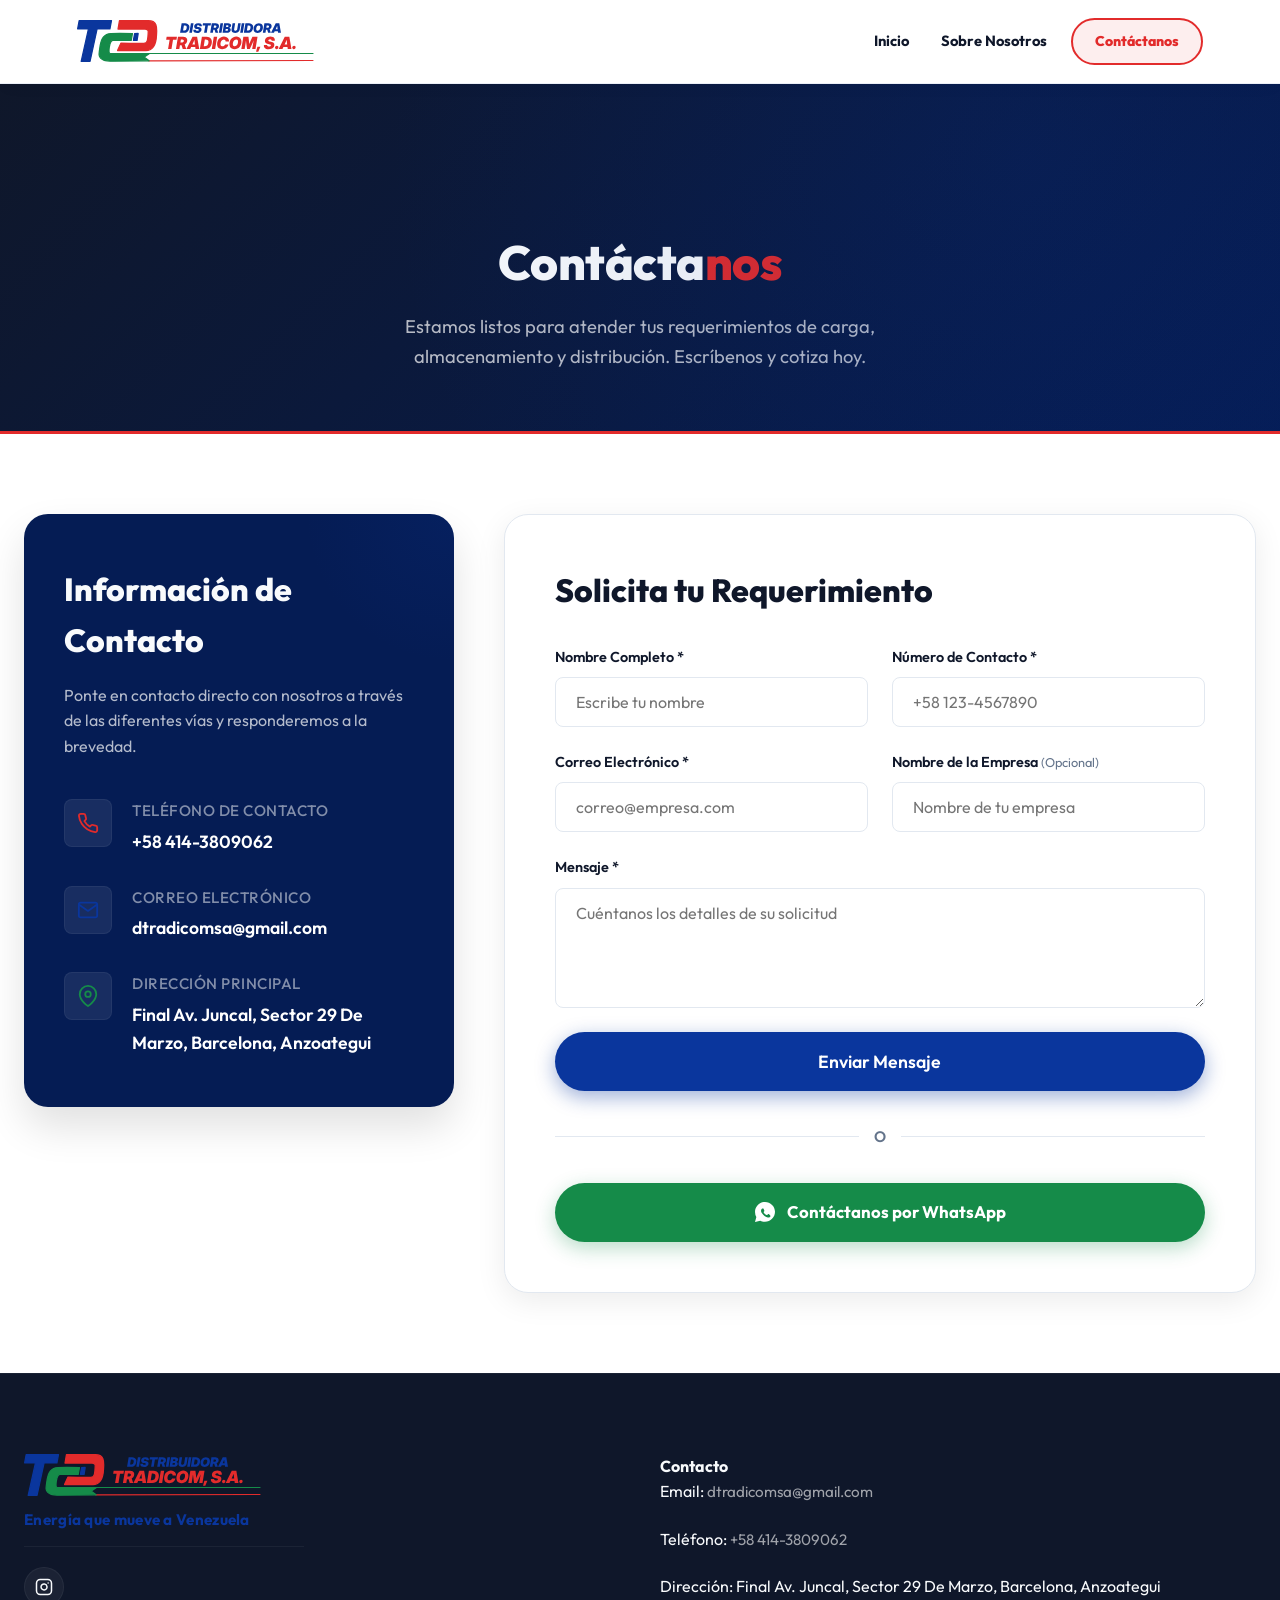
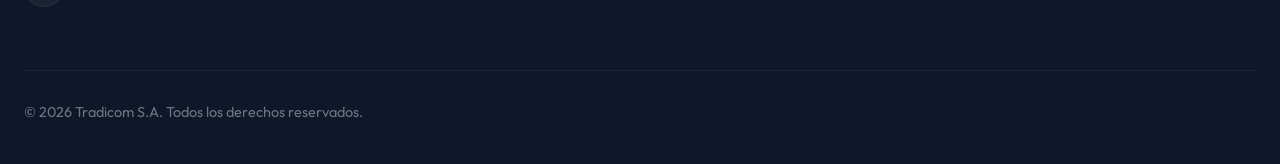
==== commit 976645ce: "Backup baseline before updating footer slogan text color" ====
--- a/contacto.html
+++ b/contacto.html
@@ -161,6 +161,7 @@
           <div class="scandi-logo" style="margin-bottom: 0;">
             <a href="index.html"><img src="assets/tradicom_logo.svg" alt="Tradicom Distribuidora de Gasoil" style="height: 42px; width: auto; display: block;"></a>
           </div>
+          <p class="footer-slogan">Energía que mueve a Venezuela</p>
           <div class="footer-brand-divider"></div>
           <div class="social-links">
             <a href="#" class="social-link" aria-label="Instagram">
--- a/style.css
+++ b/style.css
@@ -302,7 +302,19 @@
   height: 3px;
   background-color: #0f172a !important; /* Dark color */
   border-radius: 2px;
-  transition: all 0.3s ease;
+  transition: transform 0.35s cubic-bezier(0.16, 1, 0.3, 1), opacity 0.35s ease;
+}
+
+.menu-toggle.active span:nth-child(1) {
+  transform: translateY(8px) rotate(45deg);
+}
+
+.menu-toggle.active span:nth-child(2) {
+  opacity: 0;
+}
+
+.menu-toggle.active span:nth-child(3) {
+  transform: translateY(-8px) rotate(-45deg);
 }
 
 /* Hero Section */
@@ -1214,14 +1226,23 @@
   margin-bottom: 20px;
 }
 
+.footer-slogan {
+  font-size: 0.95rem;
+  font-weight: 700;
+  color: var(--color-blue);
+  margin-top: 12px;
+  margin-bottom: 8px;
+  letter-spacing: 0.3px;
+}
+
 .footer-brand-divider {
   border-top: 1px solid rgba(255, 255, 255, 0.05);
-  margin: 18px 0 20px 0;
+  margin: 14px 0 20px 0;
   width: 100%;
   max-width: 280px;
 }
 
-.footer-brand p {
+.footer-brand p:not(.footer-slogan) {
   color: rgba(255, 255, 255, 0.6);
   font-size: 0.95rem;
   margin-bottom: 24px;
@@ -2019,20 +2040,37 @@
   display: flex;
   gap: 32px;
   list-style: none;
-  margin: 0;
+  margin: 0 0 0 auto;
   padding: 0;
+  align-items: center;
 }
 
 .scandi-nav .nav-links a {
+  position: relative;
   text-decoration: none;
   color: var(--color-text-dark);
   font-weight: 700;
   font-size: 0.92rem;
-  transition: color 0.2s ease;
+  padding: 6px 0;
+  transition: color 0.3s ease;
+  display: inline-block;
 }
 
 .scandi-nav .nav-links a::after {
-  display: none;
+  content: '';
+  position: absolute;
+  bottom: -2px;
+  left: 0;
+  width: 0;
+  height: 3px;
+  background-color: var(--color-red);
+  border-radius: 4px;
+  transition: width 0.3s ease;
+}
+
+.scandi-nav .nav-links a:hover::after,
+.scandi-nav .nav-links a.active::after {
+  width: 100%;
 }
 
 .scandi-nav .nav-links a:hover,
@@ -2041,6 +2079,7 @@
 }
 
 .btn-phone-capsule {
+  margin-left: 24px;
   background: rgba(226, 43, 43, 0.08);
   border: 2px solid var(--color-red);
   color: var(--color-red);
@@ -2369,6 +2408,13 @@
 }
 
 @media (max-width: 992px) {
+  .ambient-glow-blue,
+  .filosofia-watermark,
+  .contacto-info::before,
+  .page-banner::before,
+  .work-cta-banner::before {
+    display: none !important;
+  }
   .menu-toggle {
     display: flex !important;
   }
@@ -2390,10 +2436,18 @@
     width: 100% !important;
     max-width: 100% !important;
     box-sizing: border-box !important;
+    display: flex !important;
+    justify-content: space-between !important;
+    align-items: center !important;
+  }
+  .btn-phone-capsule {
+    margin-left: auto !important;
+    margin-right: 12px !important;
   }
   .scandi-nav .nav-links {
     display: none !important;
   }
+
   .scandi-nav .nav-links.active {
     display: flex !important;
     flex-direction: column !important;
@@ -2403,16 +2457,27 @@
     width: 280px !important;
     max-width: 80vw !important;
     height: 100vh !important;
+    height: 100dvh !important;
     background: #ffffff !important;
-    padding: 80px 24px 40px 24px !important;
-    box-shadow: -10px 0 30px rgba(0,0,0,0.15) !important;
+    padding: 90px 28px 40px 28px !important;
+    box-shadow: -10px 0 30px rgba(0, 0, 0, 0.15) !important;
     z-index: 1000 !important;
-    gap: 20px !important;
-  }
-  .scandi-nav .nav-links.active a {
+    gap: 24px !important;
+    margin: 0 !important;
+    animation: drawerSlideIn 0.3s cubic-bezier(0.16, 1, 0.3, 1) forwards !important;
+  }
+
+  .scandi-nav .nav-links.is-closing {
+    display: flex !important;
+    animation: drawerSlideOut 0.3s cubic-bezier(0.16, 1, 0.3, 1) forwards !important;
+  }
+
+  .scandi-nav .nav-links a {
     color: #0f172a !important;
     font-size: 1.1rem !important;
     font-weight: 700 !important;
+    width: fit-content !important;
+    padding: 4px 0 !important;
   }
   .scandi-nav .nav-links.active a:hover,
   .scandi-nav .nav-links.active a.active {
@@ -2431,6 +2496,28 @@
   .sector-tab {
     flex: 1 1 auto !important;
     text-align: center !important;
+  }
+}
+
+@keyframes drawerSlideIn {
+  from {
+    transform: translateX(100%);
+    opacity: 0;
+  }
+  to {
+    transform: translateX(0);
+    opacity: 1;
+  }
+}
+
+@keyframes drawerSlideOut {
+  from {
+    transform: translateX(0);
+    opacity: 1;
+  }
+  to {
+    transform: translateX(100%);
+    opacity: 0;
   }
 }
 
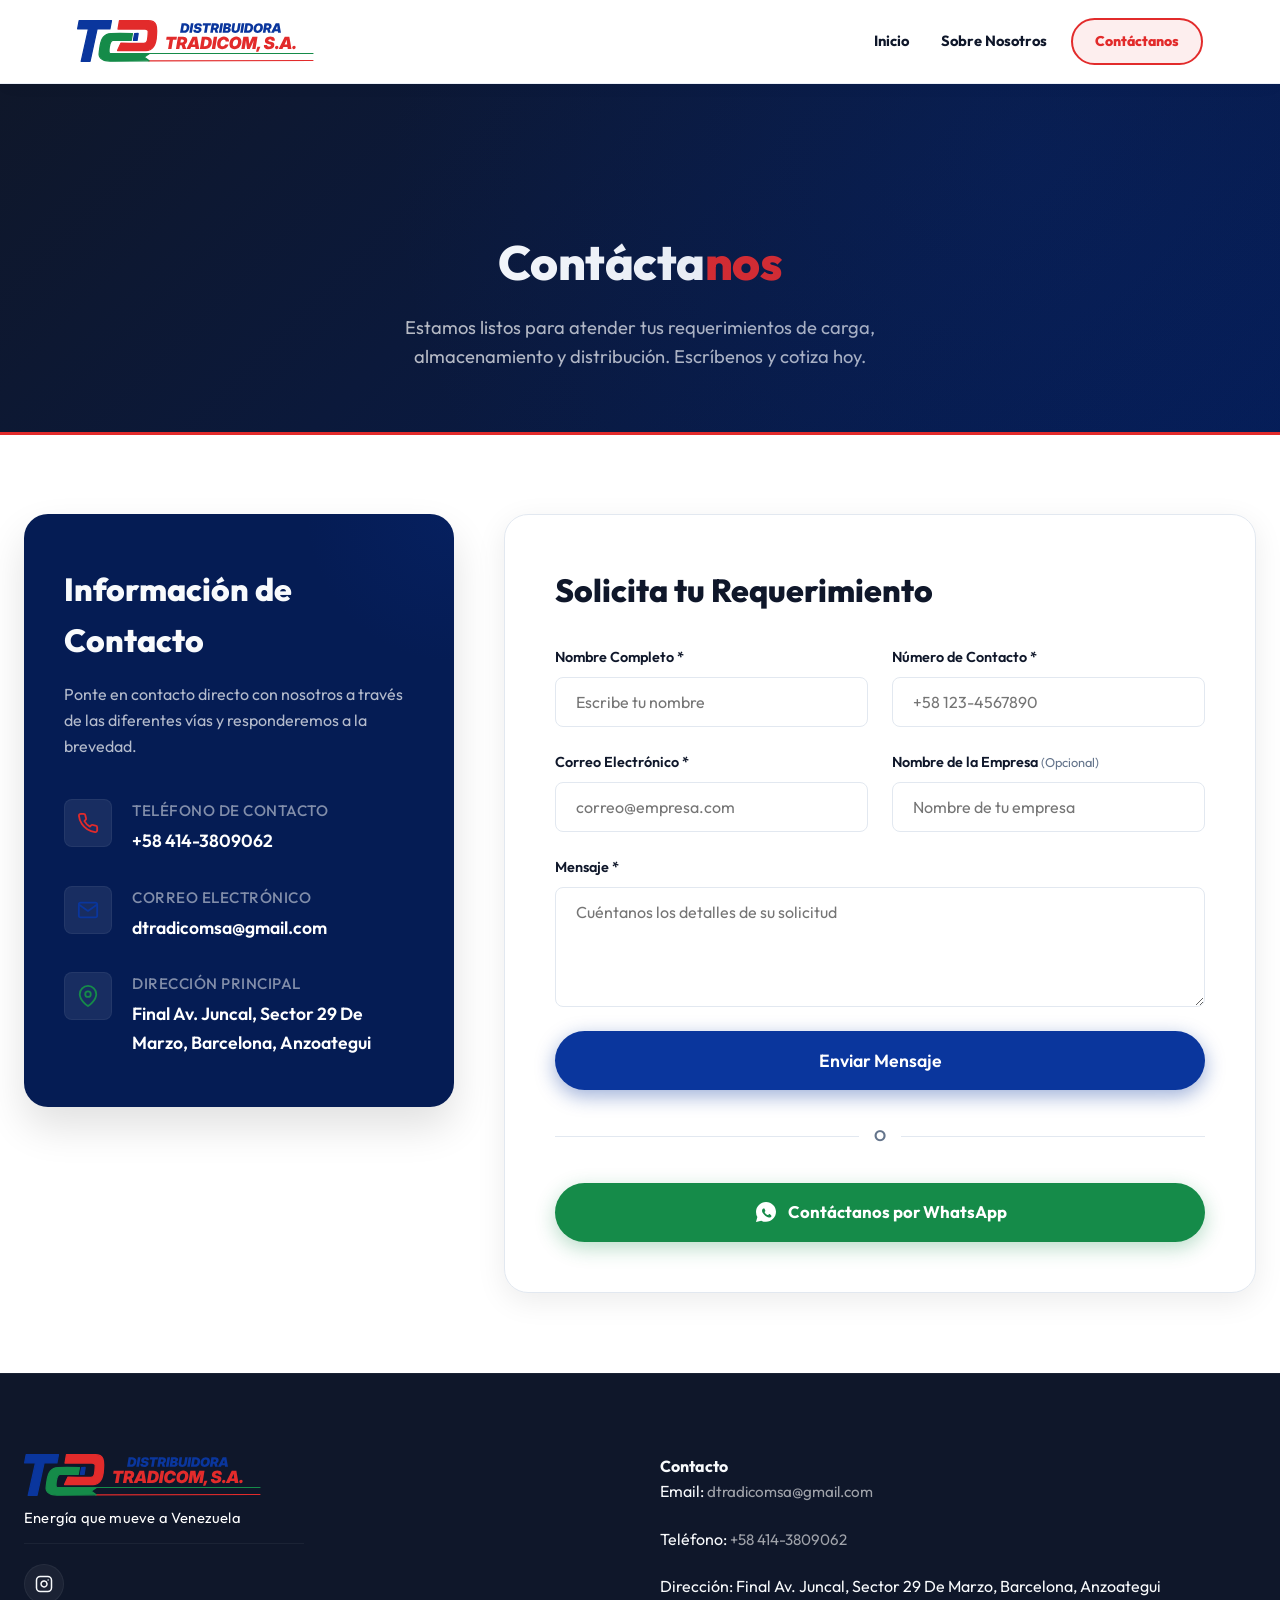
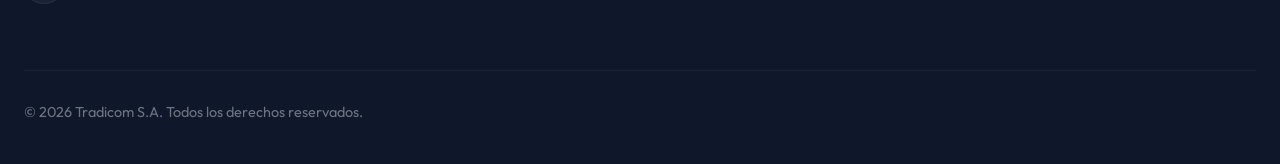
==== commit 19f172f7: "Implement smooth scroll reveal animations across all pages" ====
--- a/contacto.html
+++ b/contacto.html
@@ -36,7 +36,7 @@
 
 
   <!-- Banner Superior de Presentación de la Página -->
-  <section class="page-banner">
+  <section class="page-banner reveal-on-scroll">
     <div class="container">
       <h1>Contácta<span>nos</span></h1>
       <p>Estamos listos para atender tus requerimientos de carga, almacenamiento y distribución. Escríbenos y cotiza hoy.</p>
@@ -49,7 +49,7 @@
       <div class="contacto-grid">
         
         <!-- Columna Izquierda: Información Física y Virtual de la Empresa -->
-        <div class="contacto-info">
+        <div class="contacto-info reveal-left">
           <h3>Información de Contacto</h3>
           <p class="info-subtitle">Ponte en contacto directo con nosotros a través de las diferentes vías y responderemos a la brevedad.</p>
           
@@ -98,7 +98,7 @@
         </div>
 
         <!-- Columna Derecha: Formulario Web y WhatsApp Corporativo -->
-        <div class="contacto-form-container">
+        <div class="contacto-form-container reveal-right">
           <h3>Solicita tu Requerimiento</h3>
           <form class="contacto-form" id="contactForm">
             <!-- Nombre y Teléfono -->
--- a/style.css
+++ b/style.css
@@ -942,23 +942,28 @@
 .beneficio-card:nth-child(4) { border-top: 4px solid var(--brand-orange); }
 
 .beneficio-icon {
-  width: 60px;
-  height: 60px;
-  border-radius: var(--radius-sm);
+  width: 70px;
+  height: 70px;
+  border-radius: var(--radius-md);
   display: flex;
   align-items: center;
   justify-content: center;
   margin-bottom: 24px;
-}
-
-.beneficio-card:nth-child(1) .beneficio-icon { background-color: var(--brand-orange); color: var(--primary-white); }
-.beneficio-card:nth-child(2) .beneficio-icon { background-color: var(--brand-blue); color: var(--primary-white); }
-.beneficio-card:nth-child(3) .beneficio-icon { background-color: var(--brand-green); color: var(--primary-white); }
-.beneficio-card:nth-child(4) .beneficio-icon { background-color: var(--brand-orange); color: var(--primary-white); }
+  transition: transform 0.3s ease;
+}
+
+.beneficio-card:nth-child(1) .beneficio-icon { background-color: rgba(226, 43, 43, 0.08); color: var(--color-red); }
+.beneficio-card:nth-child(2) .beneficio-icon { background-color: rgba(10, 54, 157, 0.08); color: var(--color-blue); }
+.beneficio-card:nth-child(3) .beneficio-icon { background-color: rgba(21, 139, 73, 0.15); color: var(--color-green); }
+.beneficio-card:nth-child(4) .beneficio-icon { background-color: rgba(226, 43, 43, 0.08); color: var(--color-red); }
+
+.beneficio-card:hover .beneficio-icon {
+  transform: scale(1.05);
+}
 
 .beneficio-icon svg {
-  width: 28px;
-  height: 28px;
+  width: 36px;
+  height: 36px;
 }
 
 .beneficio-card h3 {
@@ -1227,12 +1232,12 @@
 }
 
 .footer-slogan {
-  font-size: 0.95rem;
-  font-weight: 700;
-  color: var(--color-blue);
-  margin-top: 12px;
+  font-size: 0.92rem;
+  font-weight: 400;
+  color: #ffffff;
+  margin-top: 10px;
   margin-bottom: 8px;
-  letter-spacing: 0.3px;
+  letter-spacing: 0.2px;
 }
 
 .footer-brand-divider {
@@ -1574,6 +1579,7 @@
 
 /* Cinta de Logos Infinita (Ticker) */
 .ticker-wrap {
+  display: none !important; /* Temporarily hidden as requested by user */
   width: 100%;
   background-color: var(--bg-light);
   border-top: 1px solid var(--border-color);
@@ -1916,6 +1922,53 @@
 }
 
 /* ==========================================================================
+   SCROLL REVEAL DISCOVERY ANIMATIONS ("Efecto de Descubrimiento Suave")
+   ========================================================================== */
+.reveal-on-scroll,
+.reveal-left,
+.reveal-right {
+  opacity: 0;
+  will-change: opacity, transform;
+  transition: opacity 0.8s cubic-bezier(0.16, 1, 0.3, 1), 
+              transform 0.8s cubic-bezier(0.16, 1, 0.3, 1);
+}
+
+.reveal-on-scroll {
+  transform: translateY(35px);
+}
+
+.reveal-left {
+  transform: translateX(-40px);
+}
+
+.reveal-right {
+  transform: translateX(40px);
+}
+
+.reveal-on-scroll.is-visible,
+.reveal-left.is-visible,
+.reveal-right.is-visible {
+  opacity: 1;
+  transform: translate(0, 0);
+}
+
+/* Delay escalonado para grillas y elementos correlativos */
+.reveal-delay-1 { transition-delay: 0.12s; }
+.reveal-delay-2 { transition-delay: 0.24s; }
+.reveal-delay-3 { transition-delay: 0.36s; }
+.reveal-delay-4 { transition-delay: 0.48s; }
+
+@media (prefers-reduced-motion: reduce) {
+  .reveal-on-scroll,
+  .reveal-left,
+  .reveal-right {
+    opacity: 1 !important;
+    transform: none !important;
+    transition: none !important;
+  }
+}
+
+/* ==========================================================================
    Hero Fusion & Frosted Scandinavian Nav Styles (from hero_fusion.html)
    ========================================================================== */
 
@@ -2281,7 +2334,7 @@
 /* Industrial Spec Card */
 .industrial-spec-card {
   position: absolute;
-  bottom: -25px;
+  bottom: -55px;
   left: 20px;
   right: 20px;
   background: rgba(255, 255, 255, 0.95);
@@ -2430,6 +2483,17 @@
     gap: 32px !important;
     margin-bottom: 36px !important;
     width: 100% !important;
+  }
+  .industrial-spec-card {
+    position: relative !important;
+    bottom: 0 !important;
+    left: 0 !important;
+    right: 0 !important;
+    width: 100% !important;
+    margin-top: 16px !important;
+    padding: 16px 20px !important;
+    box-sizing: border-box !important;
+    border-radius: 14px !important;
   }
   .scandi-nav {
     padding: 12px 4% !important;
